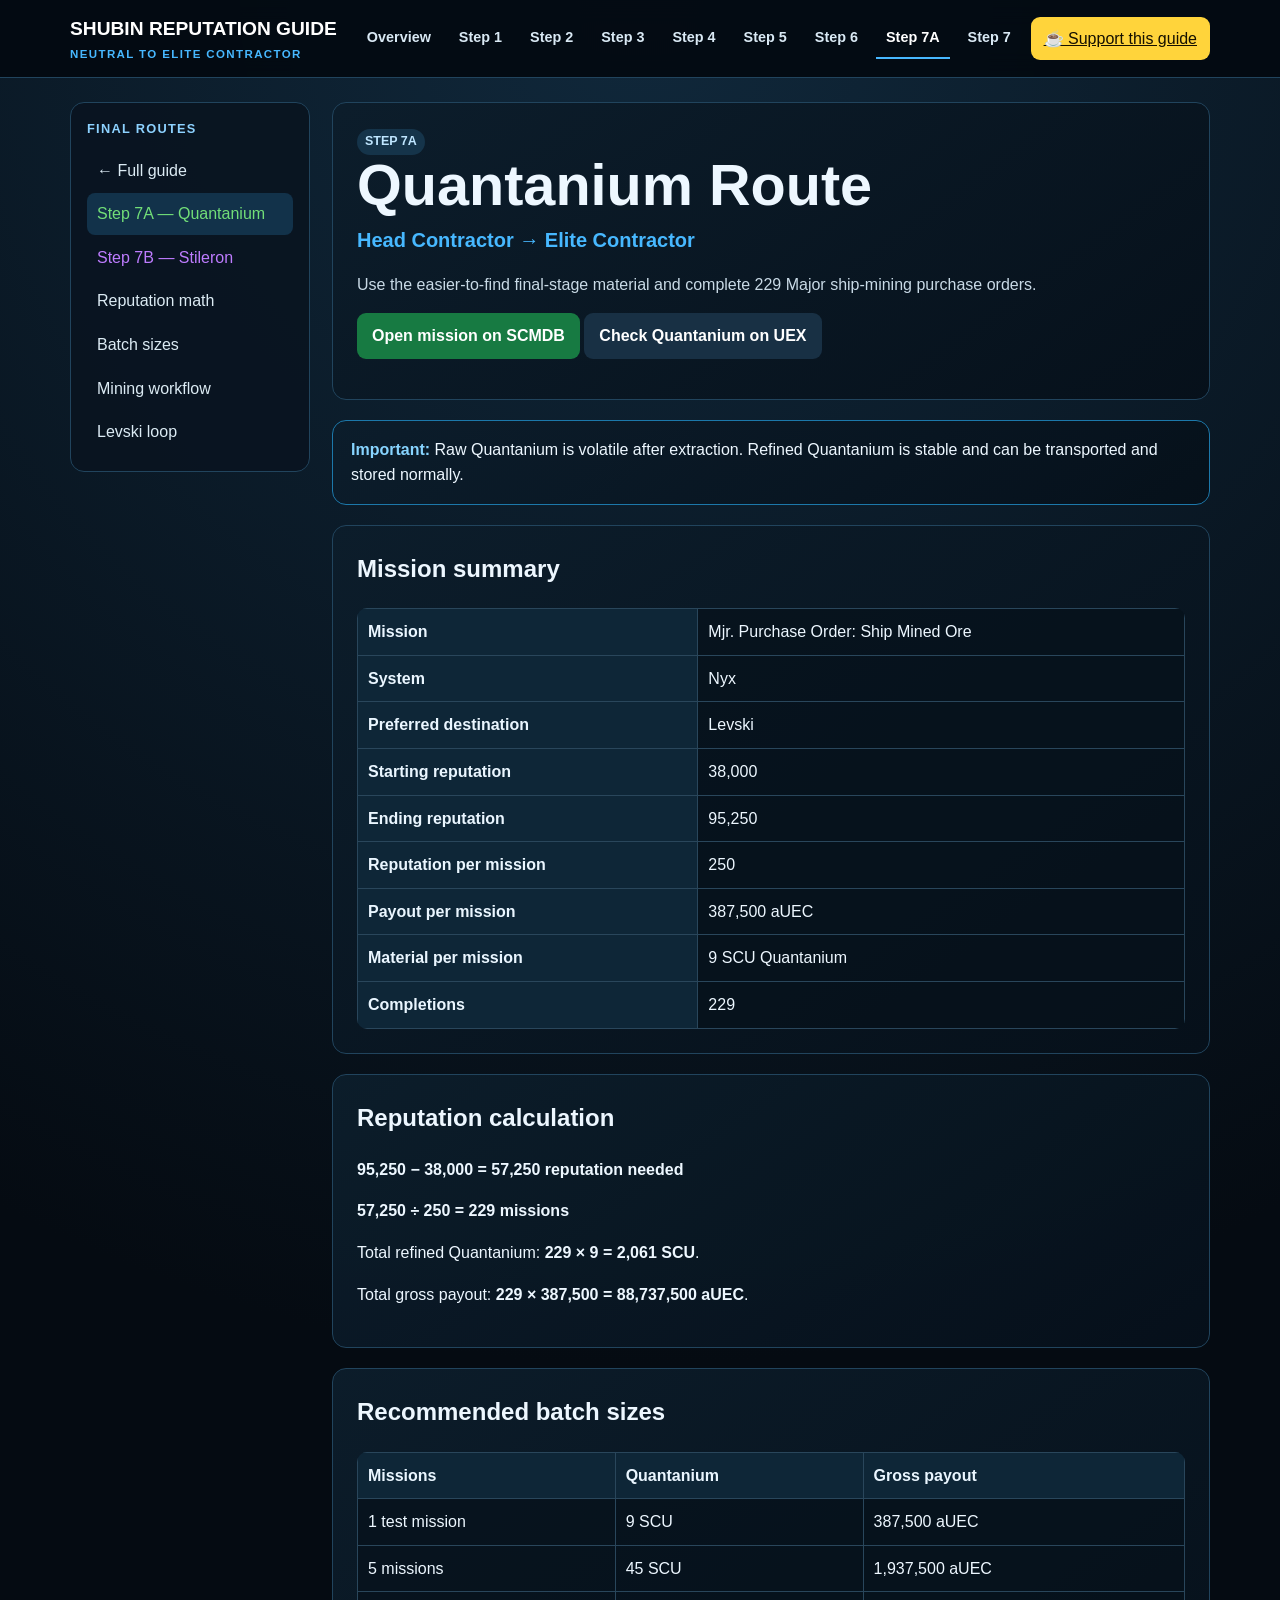
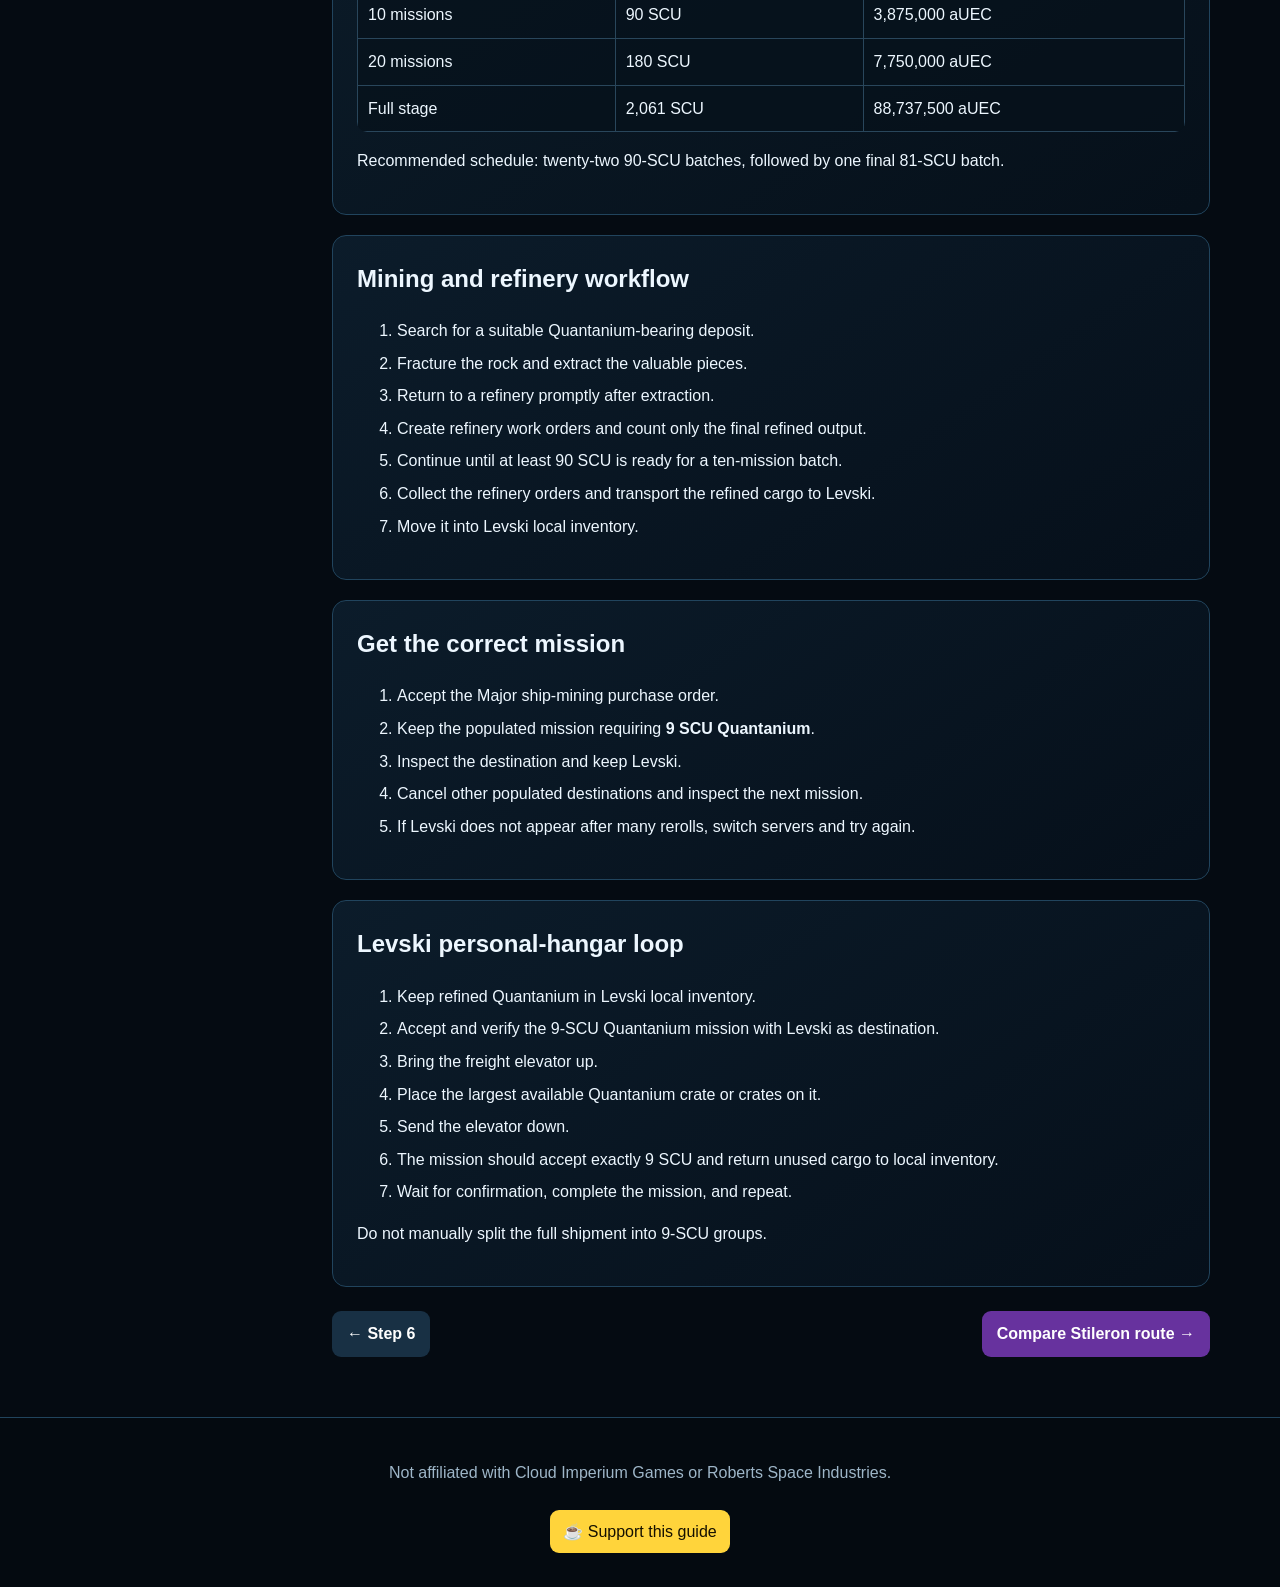
==== step-7-quantanium.html @ 722c4211 "Add Quantanium final route" ====
<!doctype html><html lang="en"><head><meta charset="utf-8"><meta name="viewport" content="width=device-width,initial-scale=1"><meta name="description" content="Shubin Step 7 Quantanium route from Head Contractor to Elite Contractor."><title>Step 7A — Quantanium | Shubin Reputation Guide</title><link rel="stylesheet" href="styles.css"><script defer src="app.js"></script></head><body><header class="site-header"><div class="header-inner"><a class="brand" href="index.html">SHUBIN REPUTATION GUIDE<span>NEUTRAL TO ELITE CONTRACTOR</span></a><nav class="top-nav"><a href="index.html">Overview</a><a href="index.html#step-1">Step 1</a><a href="index.html#step-2">Step 2</a><a href="index.html#step-3">Step 3</a><a href="index.html#step-4">Step 4</a><a href="index.html#step-5">Step 5</a><a href="index.html#step-6">Step 6</a><a data-page="step-7-quantanium.html" href="step-7-quantanium.html">Step 7A</a><a href="step-7-stileron.html">Step 7B</a></nav><a class="coffee" href="https://buymeacoffee.com/drizzlitt7" target="_blank">☕ Support this guide</a></div></header><div class="layout"><aside class="sidebar"><h2>Final routes</h2><a href="index.html">← Full guide</a><a class="route-q" data-page="step-7-quantanium.html" href="step-7-quantanium.html">Step 7A — Quantanium</a><a class="route-s" href="step-7-stileron.html">Step 7B — Stileron</a><a href="#rep">Reputation math</a><a href="#batches">Batch sizes</a><a href="#workflow">Mining workflow</a><a href="#loop">Levski loop</a></aside><main class="content"><section class="hero"><span class="tag">STEP 7A</span><h1>Quantanium Route</h1><div class="subtitle">Head Contractor → Elite Contractor</div><p>Use the easier-to-find final-stage material and complete 229 Major ship-mining purchase orders.</p><p><a class="button green" href="https://scmdb.net/?m=iviouq" target="_blank">Open mission on SCMDB</a> <a class="button secondary" href="https://uexcorp.space/commodities/info/name/quantanium" target="_blank">Check Quantanium on UEX</a></p></section><section class="notice"><strong>Important:</strong> Raw Quantanium is volatile after extraction. Refined Quantanium is stable and can be transported and stored normally.</section><section class="card"><h2>Mission summary</h2><div class="table-wrap"><table><tbody><tr><th>Mission</th><td>Mjr. Purchase Order: Ship Mined Ore</td></tr><tr><th>System</th><td>Nyx</td></tr><tr><th>Preferred destination</th><td>Levski</td></tr><tr><th>Starting reputation</th><td>38,000</td></tr><tr><th>Ending reputation</th><td>95,250</td></tr><tr><th>Reputation per mission</th><td>250</td></tr><tr><th>Payout per mission</th><td>387,500 aUEC</td></tr><tr><th>Material per mission</th><td>9 SCU Quantanium</td></tr><tr><th>Completions</th><td>229</td></tr></tbody></table></div></section><section class="card" id="rep"><h2>Reputation calculation</h2><p><strong>95,250 − 38,000 = 57,250 reputation needed</strong></p><p><strong>57,250 ÷ 250 = 229 missions</strong></p><p>Total refined Quantanium: <strong>229 × 9 = 2,061 SCU</strong>.</p><p>Total gross payout: <strong>229 × 387,500 = 88,737,500 aUEC</strong>.</p></section><section class="card" id="batches"><h2>Recommended batch sizes</h2><div class="table-wrap"><table><thead><tr><th>Missions</th><th>Quantanium</th><th>Gross payout</th></tr></thead><tbody><tr><td>1 test mission</td><td>9 SCU</td><td>387,500 aUEC</td></tr><tr><td>5 missions</td><td>45 SCU</td><td>1,937,500 aUEC</td></tr><tr><td>10 missions</td><td>90 SCU</td><td>3,875,000 aUEC</td></tr><tr><td>20 missions</td><td>180 SCU</td><td>7,750,000 aUEC</td></tr><tr><td>Full stage</td><td>2,061 SCU</td><td>88,737,500 aUEC</td></tr></tbody></table></div><p>Recommended schedule: twenty-two 90-SCU batches, followed by one final 81-SCU batch.</p></section><section class="card" id="workflow"><h2>Mining and refinery workflow</h2><ol class="checklist"><li>Search for a suitable Quantanium-bearing deposit.</li><li>Fracture the rock and extract the valuable pieces.</li><li>Return to a refinery promptly after extraction.</li><li>Create refinery work orders and count only the final refined output.</li><li>Continue until at least 90 SCU is ready for a ten-mission batch.</li><li>Collect the refinery orders and transport the refined cargo to Levski.</li><li>Move it into Levski local inventory.</li></ol></section><section class="card"><h2>Get the correct mission</h2><ol class="checklist"><li>Accept the Major ship-mining purchase order.</li><li>Keep the populated mission requiring <strong>9 SCU Quantanium</strong>.</li><li>Inspect the destination and keep Levski.</li><li>Cancel other populated destinations and inspect the next mission.</li><li>If Levski does not appear after many rerolls, switch servers and try again.</li></ol></section><section class="card" id="loop"><h2>Levski personal-hangar loop</h2><ol class="checklist"><li>Keep refined Quantanium in Levski local inventory.</li><li>Accept and verify the 9-SCU Quantanium mission with Levski as destination.</li><li>Bring the freight elevator up.</li><li>Place the largest available Quantanium crate or crates on it.</li><li>Send the elevator down.</li><li>The mission should accept exactly 9 SCU and return unused cargo to local inventory.</li><li>Wait for confirmation, complete the mission, and repeat.</li></ol><p>Do not manually split the full shipment into 9-SCU groups.</p></section><div class="step-nav"><a class="button secondary" href="index.html#step-6">← Step 6</a><a class="button purple" href="step-7-stileron.html">Compare Stileron route →</a></div></main></div><footer class="footer"><p>Not affiliated with Cloud Imperium Games or Roberts Space Industries.</p><a class="coffee" href="https://buymeacoffee.com/drizzlitt7" target="_blank">☕ Support this guide</a></footer></body></html>
---- styles.css ----
:root{--bg:#050b12;--panel:#091521;--panel2:#0c1d2b;--line:#21445d;--text:#edf7ff;--muted:#9eb6c8;--blue:#47b8ff;--green:#72df78;--gold:#ffd43b;--purple:#be7cff;--danger:#ff8484;--max:1180px}*{box-sizing:border-box}html{scroll-behavior:smooth}body{margin:0;background:radial-gradient(circle at top,#10283b 0,#050b12 42%);color:var(--text);font-family:Inter,Segoe UI,Arial,sans-serif;line-height:1.6}a{color:var(--blue)}a:hover{color:#8bd4ff}.site-header{position:sticky;top:0;z-index:50;background:rgba(4,10,17,.94);border-bottom:1px solid var(--line);backdrop-filter:blur(12px)}.header-inner{max-width:var(--max);margin:auto;padding:14px 20px;display:flex;align-items:center;gap:20px}.brand{font-weight:800;font-size:1.2rem;color:#fff;text-decoration:none;white-space:nowrap}.brand span{display:block;font-size:.72rem;color:var(--blue);letter-spacing:.12em}.top-nav{display:flex;gap:8px;overflow-x:auto;flex:1}.top-nav a{color:#d9e9f4;text-decoration:none;padding:8px 10px;border-bottom:2px solid transparent;white-space:nowrap;font-weight:700;font-size:.9rem}.top-nav a:hover,.top-nav a.active{border-color:var(--blue);color:#fff}.coffee{background:var(--gold);color:#151000!important;border-radius:9px;padding:9px 13px!important;border:0!important}.layout{max-width:var(--max);margin:auto;display:grid;grid-template-columns:240px minmax(0,1fr);gap:22px;padding:24px 20px 60px}.sidebar{position:sticky;top:90px;align-self:start;background:rgba(9,21,33,.9);border:1px solid var(--line);border-radius:14px;padding:16px}.sidebar h2{font-size:.8rem;color:#8dd2ff;text-transform:uppercase;letter-spacing:.1em;margin:0 0 10px}.sidebar a{display:block;text-decoration:none;color:#dcebf4;padding:8px 10px;border-radius:8px;margin:2px 0}.sidebar a:hover,.sidebar a.active{background:#12324a;color:#fff}.route-q{color:var(--green)!important}.route-s{color:var(--purple)!important}.content{min-width:0}.hero,.card,.notice,.route-card{background:linear-gradient(145deg,rgba(12,29,43,.96),rgba(6,16,26,.96));border:1px solid var(--line);border-radius:14px;padding:24px;margin-bottom:20px}.hero h1{font-size:clamp(2rem,5vw,3.6rem);line-height:1.05;margin:0 0 8px}.hero .subtitle{font-size:1.25rem;color:var(--blue);font-weight:700}.hero p{max-width:780px;color:#c9dae6}.notice{border-color:#1c78aa;padding:16px 18px}.notice strong{color:#87d4ff}.grid{display:grid;grid-template-columns:repeat(2,minmax(0,1fr));gap:16px}.route-card h3,.card h2,.card h3{margin-top:0}.route-card{transition:.18s transform,.18s border-color}.route-card:hover{transform:translateY(-2px);border-color:var(--blue)}.route-card a{text-decoration:none;color:inherit}.metric-row{display:grid;grid-template-columns:repeat(3,1fr);gap:12px}.metric{background:#07131e;border:1px solid #18384e;border-radius:12px;padding:16px;text-align:center}.metric strong{display:block;font-size:1.45rem;color:var(--green)}table{width:100%;border-collapse:collapse;overflow:hidden;border-radius:10px}th,td{border:1px solid #29465b;padding:10px;text-align:left}th{background:#0e2637;color:#eaf6ff}td{background:rgba(6,17,27,.72)}.table-wrap{overflow-x:auto}.step-nav{display:flex;justify-content:space-between;gap:12px;margin-top:24px}.button{display:inline-block;background:#0d6ea6;color:#fff;text-decoration:none;font-weight:800;padding:10px 15px;border-radius:9px}.button.secondary{background:#183044}.button.green{background:#177a42}.button.purple{background:#67329e}.material{font-weight:800}.checklist li{margin-bottom:7px}.footer{border-top:1px solid var(--line);padding:26px 20px;color:var(--muted);text-align:center;background:#040a10}.footer .coffee{display:inline-block;text-decoration:none;margin:8px}.small{font-size:.88rem;color:var(--muted)}.tag{display:inline-block;padding:3px 8px;border-radius:999px;background:#15344a;color:#bfe6ff;font-size:.78rem;font-weight:800}.profit{color:var(--green);font-weight:800}.warning{color:var(--gold);font-weight:800}@media(max-width:900px){.layout{grid-template-columns:1fr}.sidebar{position:static}.header-inner{flex-wrap:wrap}.top-nav{order:3;width:100%}.grid,.metric-row{grid-template-columns:1fr}}@media(max-width:560px){.layout{padding:14px 12px 40px}.hero,.card,.route-card{padding:18px}.brand{font-size:1rem}.coffee{font-size:.8rem}.step-nav{flex-direction:column}.button{text-align:center}th,td{padding:8px;font-size:.88rem}}
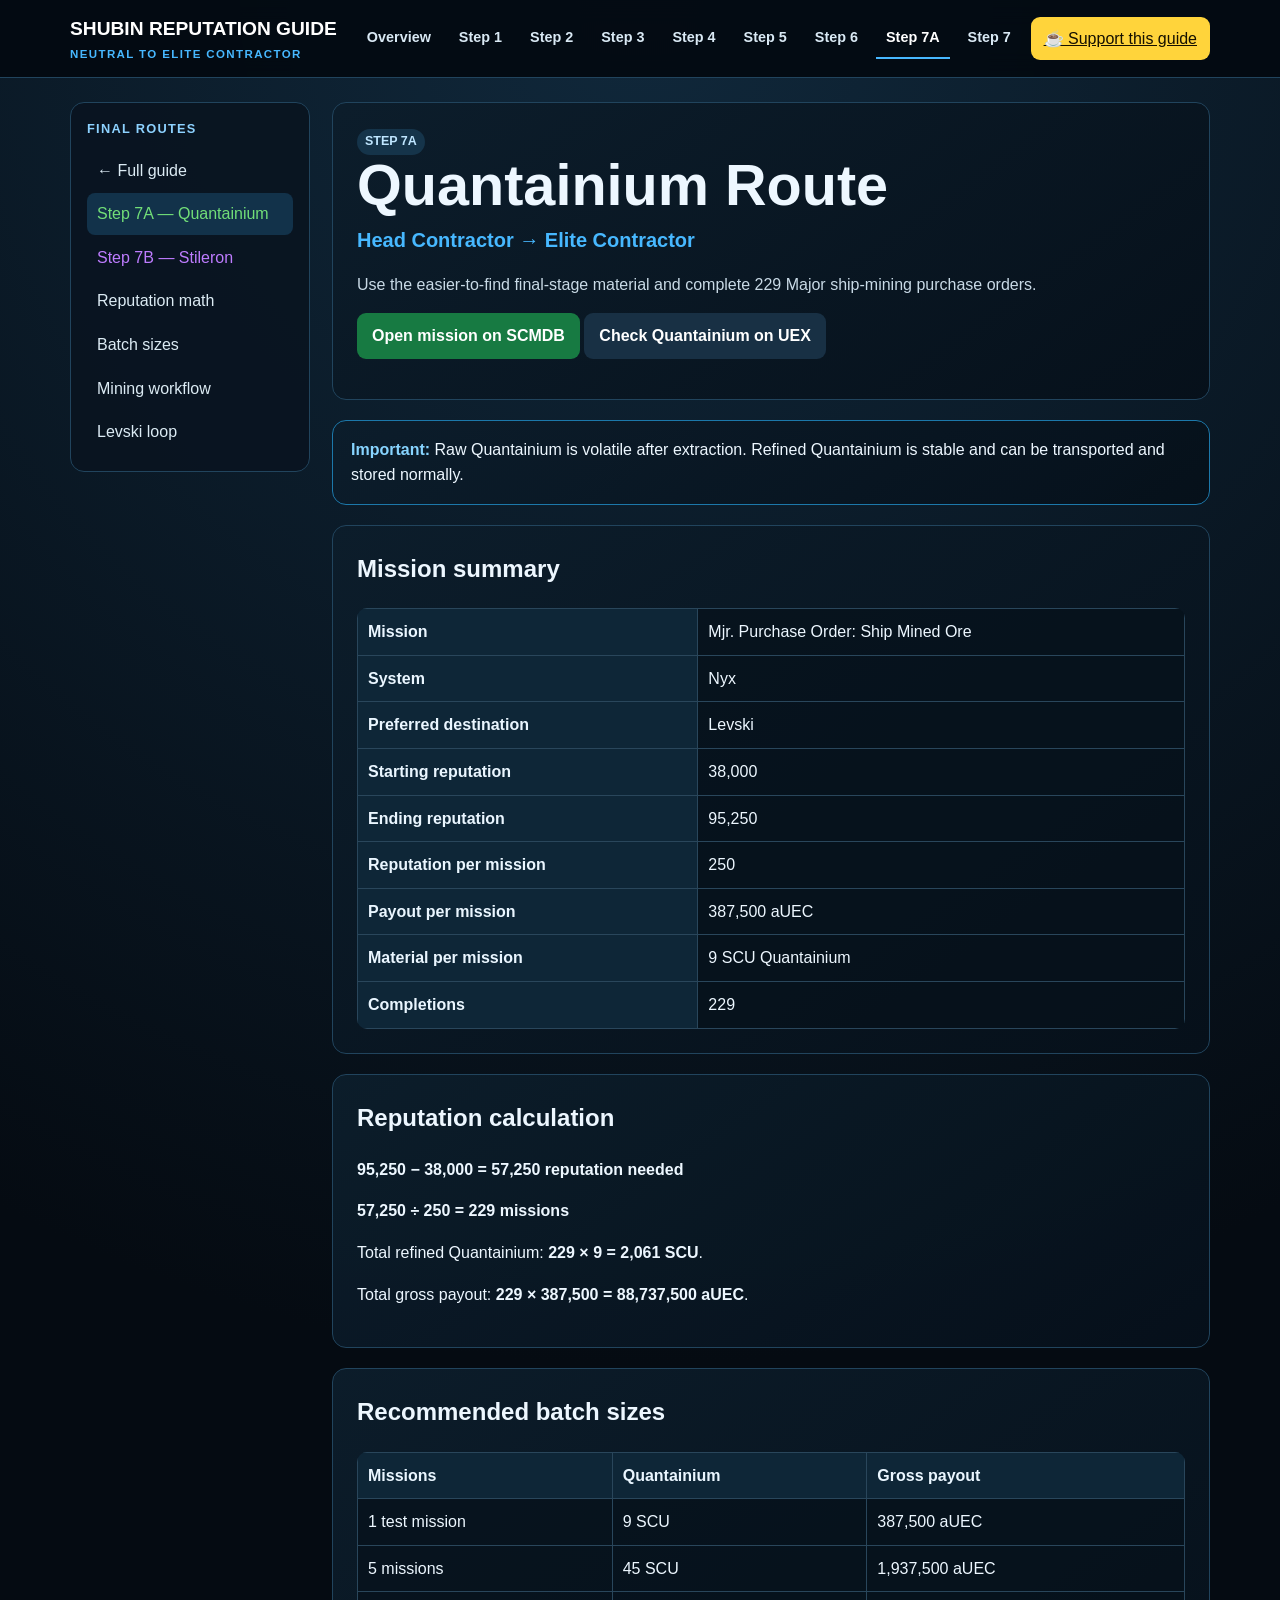
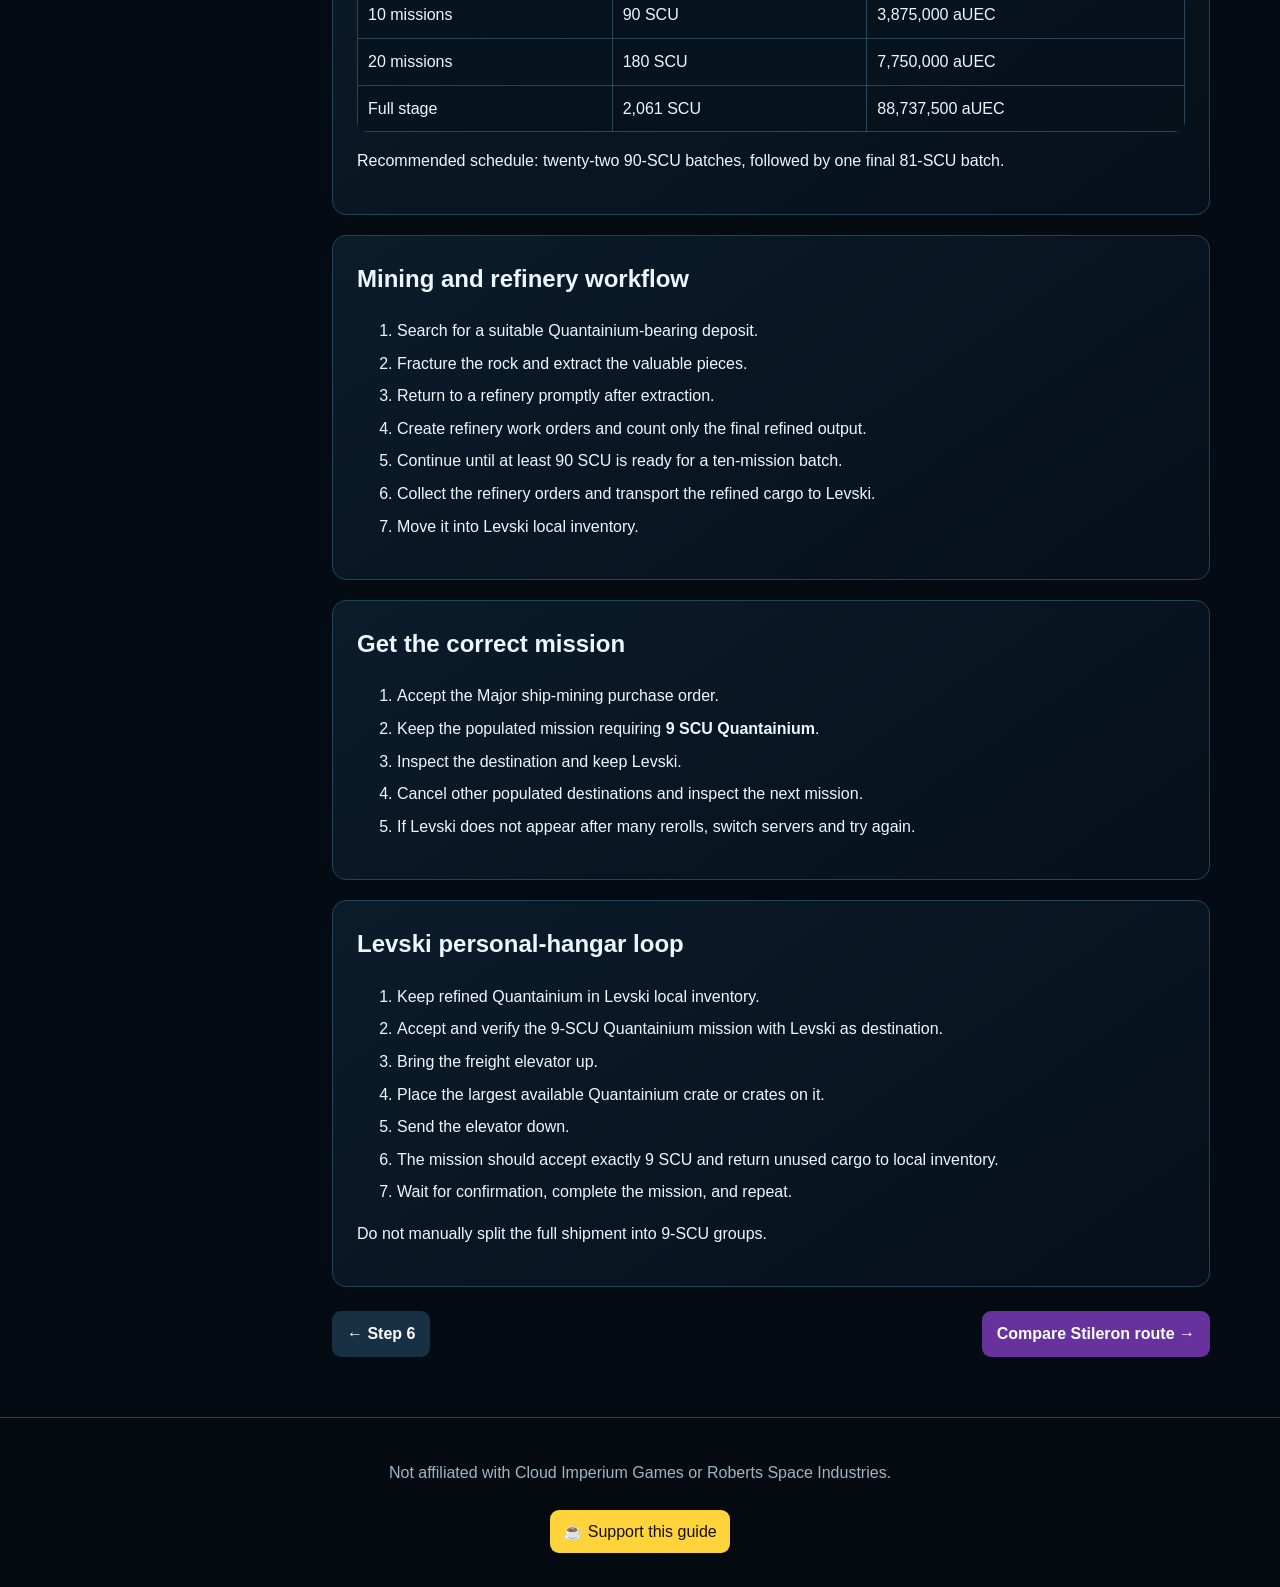
==== commit 86ea7172: "Update Shubin guide for LIVE 4.10.1" ====
--- a/step-7-quantanium.html
+++ b/step-7-quantanium.html
@@ -1 +1 @@
-<!doctype html><html lang="en"><head><meta charset="utf-8"><meta name="viewport" content="width=device-width,initial-scale=1"><meta name="description" content="Shubin Step 7 Quantanium route from Head Contractor to Elite Contractor."><title>Step 7A — Quantanium | Shubin Reputation Guide</title><link rel="stylesheet" href="styles.css"><script defer src="app.js"></script></head><body><header class="site-header"><div class="header-inner"><a class="brand" href="index.html">SHUBIN REPUTATION GUIDE<span>NEUTRAL TO ELITE CONTRACTOR</span></a><nav class="top-nav"><a href="index.html">Overview</a><a href="index.html#step-1">Step 1</a><a href="index.html#step-2">Step 2</a><a href="index.html#step-3">Step 3</a><a href="index.html#step-4">Step 4</a><a href="index.html#step-5">Step 5</a><a href="index.html#step-6">Step 6</a><a data-page="step-7-quantanium.html" href="step-7-quantanium.html">Step 7A</a><a href="step-7-stileron.html">Step 7B</a></nav><a class="coffee" href="https://buymeacoffee.com/drizzlitt7" target="_blank">☕ Support this guide</a></div></header><div class="layout"><aside class="sidebar"><h2>Final routes</h2><a href="index.html">← Full guide</a><a class="route-q" data-page="step-7-quantanium.html" href="step-7-quantanium.html">Step 7A — Quantanium</a><a class="route-s" href="step-7-stileron.html">Step 7B — Stileron</a><a href="#rep">Reputation math</a><a href="#batches">Batch sizes</a><a href="#workflow">Mining workflow</a><a href="#loop">Levski loop</a></aside><main class="content"><section class="hero"><span class="tag">STEP 7A</span><h1>Quantanium Route</h1><div class="subtitle">Head Contractor → Elite Contractor</div><p>Use the easier-to-find final-stage material and complete 229 Major ship-mining purchase orders.</p><p><a class="button green" href="https://scmdb.net/?m=iviouq" target="_blank">Open mission on SCMDB</a> <a class="button secondary" href="https://uexcorp.space/commodities/info/name/quantanium" target="_blank">Check Quantanium on UEX</a></p></section><section class="notice"><strong>Important:</strong> Raw Quantanium is volatile after extraction. Refined Quantanium is stable and can be transported and stored normally.</section><section class="card"><h2>Mission summary</h2><div class="table-wrap"><table><tbody><tr><th>Mission</th><td>Mjr. Purchase Order: Ship Mined Ore</td></tr><tr><th>System</th><td>Nyx</td></tr><tr><th>Preferred destination</th><td>Levski</td></tr><tr><th>Starting reputation</th><td>38,000</td></tr><tr><th>Ending reputation</th><td>95,250</td></tr><tr><th>Reputation per mission</th><td>250</td></tr><tr><th>Payout per mission</th><td>387,500 aUEC</td></tr><tr><th>Material per mission</th><td>9 SCU Quantanium</td></tr><tr><th>Completions</th><td>229</td></tr></tbody></table></div></section><section class="card" id="rep"><h2>Reputation calculation</h2><p><strong>95,250 − 38,000 = 57,250 reputation needed</strong></p><p><strong>57,250 ÷ 250 = 229 missions</strong></p><p>Total refined Quantanium: <strong>229 × 9 = 2,061 SCU</strong>.</p><p>Total gross payout: <strong>229 × 387,500 = 88,737,500 aUEC</strong>.</p></section><section class="card" id="batches"><h2>Recommended batch sizes</h2><div class="table-wrap"><table><thead><tr><th>Missions</th><th>Quantanium</th><th>Gross payout</th></tr></thead><tbody><tr><td>1 test mission</td><td>9 SCU</td><td>387,500 aUEC</td></tr><tr><td>5 missions</td><td>45 SCU</td><td>1,937,500 aUEC</td></tr><tr><td>10 missions</td><td>90 SCU</td><td>3,875,000 aUEC</td></tr><tr><td>20 missions</td><td>180 SCU</td><td>7,750,000 aUEC</td></tr><tr><td>Full stage</td><td>2,061 SCU</td><td>88,737,500 aUEC</td></tr></tbody></table></div><p>Recommended schedule: twenty-two 90-SCU batches, followed by one final 81-SCU batch.</p></section><section class="card" id="workflow"><h2>Mining and refinery workflow</h2><ol class="checklist"><li>Search for a suitable Quantanium-bearing deposit.</li><li>Fracture the rock and extract the valuable pieces.</li><li>Return to a refinery promptly after extraction.</li><li>Create refinery work orders and count only the final refined output.</li><li>Continue until at least 90 SCU is ready for a ten-mission batch.</li><li>Collect the refinery orders and transport the refined cargo to Levski.</li><li>Move it into Levski local inventory.</li></ol></section><section class="card"><h2>Get the correct mission</h2><ol class="checklist"><li>Accept the Major ship-mining purchase order.</li><li>Keep the populated mission requiring <strong>9 SCU Quantanium</strong>.</li><li>Inspect the destination and keep Levski.</li><li>Cancel other populated destinations and inspect the next mission.</li><li>If Levski does not appear after many rerolls, switch servers and try again.</li></ol></section><section class="card" id="loop"><h2>Levski personal-hangar loop</h2><ol class="checklist"><li>Keep refined Quantanium in Levski local inventory.</li><li>Accept and verify the 9-SCU Quantanium mission with Levski as destination.</li><li>Bring the freight elevator up.</li><li>Place the largest available Quantanium crate or crates on it.</li><li>Send the elevator down.</li><li>The mission should accept exactly 9 SCU and return unused cargo to local inventory.</li><li>Wait for confirmation, complete the mission, and repeat.</li></ol><p>Do not manually split the full shipment into 9-SCU groups.</p></section><div class="step-nav"><a class="button secondary" href="index.html#step-6">← Step 6</a><a class="button purple" href="step-7-stileron.html">Compare Stileron route →</a></div></main></div><footer class="footer"><p>Not affiliated with Cloud Imperium Games or Roberts Space Industries.</p><a class="coffee" href="https://buymeacoffee.com/drizzlitt7" target="_blank">☕ Support this guide</a></footer></body></html>+<!doctype html><html lang="en"><head><meta charset="utf-8"><meta name="viewport" content="width=device-width,initial-scale=1"><meta name="description" content="Shubin Step 7 Quantainium route from Head Contractor to Elite Contractor."><title>Step 7A — Quantainium | Shubin Reputation Guide</title><link rel="stylesheet" href="styles.css"><script defer="defer" src="app.js"></script></head><body><header class="site-header"><div class="header-inner"><a class="brand" href="index.html">SHUBIN REPUTATION GUIDE<span>NEUTRAL TO ELITE CONTRACTOR</span></a><nav class="top-nav"><a href="index.html">Overview</a><a href="index.html#step-1">Step 1</a><a href="index.html#step-2">Step 2</a><a href="index.html#step-3">Step 3</a><a href="index.html#step-4">Step 4</a><a href="index.html#step-5">Step 5</a><a href="index.html#step-6">Step 6</a><a data-page="step-7-quantanium.html" href="step-7-quantanium.html">Step 7A</a><a href="step-7-stileron.html">Step 7B</a></nav><a class="coffee" href="https://buymeacoffee.com/drizzlitt7" target="_blank">☕ Support this guide</a></div></header><div class="layout"><aside class="sidebar"><h2>Final routes</h2><a href="index.html">← Full guide</a><a class="route-q" data-page="step-7-quantanium.html" href="step-7-quantanium.html">Step 7A — Quantainium</a><a class="route-s" href="step-7-stileron.html">Step 7B — Stileron</a><a href="#rep">Reputation math</a><a href="#batches">Batch sizes</a><a href="#workflow">Mining workflow</a><a href="#loop">Levski loop</a></aside><main class="content"><section class="hero"><span class="tag">STEP 7A</span><h1>Quantainium Route</h1><div class="subtitle">Head Contractor → Elite Contractor</div><p>Use the easier-to-find final-stage material and complete 229 Major ship-mining purchase orders.</p><p><a class="button green" href="https://scmdb.net/?m=iviouq" target="_blank">Open mission on SCMDB</a> <a class="button secondary" href="https://uexcorp.space/commodities/info/name/quantainium/" target="_blank">Check Quantainium on UEX</a></p></section><section class="notice"><strong>Important:</strong> Raw Quantainium is volatile after extraction. Refined Quantainium is stable and can be transported and stored normally.</section><section class="card"><h2>Mission summary</h2><div class="table-wrap"><table><tbody><tr><th>Mission</th><td>Mjr. Purchase Order: Ship Mined Ore</td></tr><tr><th>System</th><td>Nyx</td></tr><tr><th>Preferred destination</th><td>Levski</td></tr><tr><th>Starting reputation</th><td>38,000</td></tr><tr><th>Ending reputation</th><td>95,250</td></tr><tr><th>Reputation per mission</th><td>250</td></tr><tr><th>Payout per mission</th><td>387,500 aUEC</td></tr><tr><th>Material per mission</th><td>9 SCU Quantainium</td></tr><tr><th>Completions</th><td>229</td></tr></tbody></table></div></section><section class="card" id="rep"><h2>Reputation calculation</h2><p><strong>95,250 − 38,000 = 57,250 reputation needed</strong></p><p><strong>57,250 ÷ 250 = 229 missions</strong></p><p>Total refined Quantainium: <strong>229 × 9 = 2,061 SCU</strong>.</p><p>Total gross payout: <strong>229 × 387,500 = 88,737,500 aUEC</strong>.</p></section><section class="card" id="batches"><h2>Recommended batch sizes</h2><div class="table-wrap"><table><thead><tr><th>Missions</th><th>Quantainium</th><th>Gross payout</th></tr></thead><tbody><tr><td>1 test mission</td><td>9 SCU</td><td>387,500 aUEC</td></tr><tr><td>5 missions</td><td>45 SCU</td><td>1,937,500 aUEC</td></tr><tr><td>10 missions</td><td>90 SCU</td><td>3,875,000 aUEC</td></tr><tr><td>20 missions</td><td>180 SCU</td><td>7,750,000 aUEC</td></tr><tr><td>Full stage</td><td>2,061 SCU</td><td>88,737,500 aUEC</td></tr></tbody></table></div><p>Recommended schedule: twenty-two 90-SCU batches, followed by one final 81-SCU batch.</p></section><section class="card" id="workflow"><h2>Mining and refinery workflow</h2><ol class="checklist"><li>Search for a suitable Quantainium-bearing deposit.</li><li>Fracture the rock and extract the valuable pieces.</li><li>Return to a refinery promptly after extraction.</li><li>Create refinery work orders and count only the final refined output.</li><li>Continue until at least 90 SCU is ready for a ten-mission batch.</li><li>Collect the refinery orders and transport the refined cargo to Levski.</li><li>Move it into Levski local inventory.</li></ol></section><section class="card"><h2>Get the correct mission</h2><ol class="checklist"><li>Accept the Major ship-mining purchase order.</li><li>Keep the populated mission requiring <strong>9 SCU Quantainium</strong>.</li><li>Inspect the destination and keep Levski.</li><li>Cancel other populated destinations and inspect the next mission.</li><li>If Levski does not appear after many rerolls, switch servers and try again.</li></ol></section><section class="card" id="loop"><h2>Levski personal-hangar loop</h2><ol class="checklist"><li>Keep refined Quantainium in Levski local inventory.</li><li>Accept and verify the 9-SCU Quantainium mission with Levski as destination.</li><li>Bring the freight elevator up.</li><li>Place the largest available Quantainium crate or crates on it.</li><li>Send the elevator down.</li><li>The mission should accept exactly 9 SCU and return unused cargo to local inventory.</li><li>Wait for confirmation, complete the mission, and repeat.</li></ol><p>Do not manually split the full shipment into 9-SCU groups.</p></section><div class="step-nav"><a class="button secondary" href="index.html#step-6">← Step 6</a><a class="button purple" href="step-7-stileron.html">Compare Stileron route →</a></div></main></div><footer class="footer"><p>Not affiliated with Cloud Imperium Games or Roberts Space Industries.</p><a class="coffee" href="https://buymeacoffee.com/drizzlitt7" target="_blank">☕ Support this guide</a></footer></body></html>
--- a/styles.css
+++ b/styles.css
@@ -1 +1 @@
-:root{--bg:#050b12;--panel:#091521;--panel2:#0c1d2b;--line:#21445d;--text:#edf7ff;--muted:#9eb6c8;--blue:#47b8ff;--green:#72df78;--gold:#ffd43b;--purple:#be7cff;--danger:#ff8484;--max:1180px}*{box-sizing:border-box}html{scroll-behavior:smooth}body{margin:0;background:radial-gradient(circle at top,#10283b 0,#050b12 42%);color:var(--text);font-family:Inter,Segoe UI,Arial,sans-serif;line-height:1.6}a{color:var(--blue)}a:hover{color:#8bd4ff}.site-header{position:sticky;top:0;z-index:50;background:rgba(4,10,17,.94);border-bottom:1px solid var(--line);backdrop-filter:blur(12px)}.header-inner{max-width:var(--max);margin:auto;padding:14px 20px;display:flex;align-items:center;gap:20px}.brand{font-weight:800;font-size:1.2rem;color:#fff;text-decoration:none;white-space:nowrap}.brand span{display:block;font-size:.72rem;color:var(--blue);letter-spacing:.12em}.top-nav{display:flex;gap:8px;overflow-x:auto;flex:1}.top-nav a{color:#d9e9f4;text-decoration:none;padding:8px 10px;border-bottom:2px solid transparent;white-space:nowrap;font-weight:700;font-size:.9rem}.top-nav a:hover,.top-nav a.active{border-color:var(--blue);color:#fff}.coffee{background:var(--gold);color:#151000!important;border-radius:9px;padding:9px 13px!important;border:0!important}.layout{max-width:var(--max);margin:auto;display:grid;grid-template-columns:240px minmax(0,1fr);gap:22px;padding:24px 20px 60px}.sidebar{position:sticky;top:90px;align-self:start;background:rgba(9,21,33,.9);border:1px solid var(--line);border-radius:14px;padding:16px}.sidebar h2{font-size:.8rem;color:#8dd2ff;text-transform:uppercase;letter-spacing:.1em;margin:0 0 10px}.sidebar a{display:block;text-decoration:none;color:#dcebf4;padding:8px 10px;border-radius:8px;margin:2px 0}.sidebar a:hover,.sidebar a.active{background:#12324a;color:#fff}.route-q{color:var(--green)!important}.route-s{color:var(--purple)!important}.content{min-width:0}.hero,.card,.notice,.route-card{background:linear-gradient(145deg,rgba(12,29,43,.96),rgba(6,16,26,.96));border:1px solid var(--line);border-radius:14px;padding:24px;margin-bottom:20px}.hero h1{font-size:clamp(2rem,5vw,3.6rem);line-height:1.05;margin:0 0 8px}.hero .subtitle{font-size:1.25rem;color:var(--blue);font-weight:700}.hero p{max-width:780px;color:#c9dae6}.notice{border-color:#1c78aa;padding:16px 18px}.notice strong{color:#87d4ff}.grid{display:grid;grid-template-columns:repeat(2,minmax(0,1fr));gap:16px}.route-card h3,.card h2,.card h3{margin-top:0}.route-card{transition:.18s transform,.18s border-color}.route-card:hover{transform:translateY(-2px);border-color:var(--blue)}.route-card a{text-decoration:none;color:inherit}.metric-row{display:grid;grid-template-columns:repeat(3,1fr);gap:12px}.metric{background:#07131e;border:1px solid #18384e;border-radius:12px;padding:16px;text-align:center}.metric strong{display:block;font-size:1.45rem;color:var(--green)}table{width:100%;border-collapse:collapse;overflow:hidden;border-radius:10px}th,td{border:1px solid #29465b;padding:10px;text-align:left}th{background:#0e2637;color:#eaf6ff}td{background:rgba(6,17,27,.72)}.table-wrap{overflow-x:auto}.step-nav{display:flex;justify-content:space-between;gap:12px;margin-top:24px}.button{display:inline-block;background:#0d6ea6;color:#fff;text-decoration:none;font-weight:800;padding:10px 15px;border-radius:9px}.button.secondary{background:#183044}.button.green{background:#177a42}.button.purple{background:#67329e}.material{font-weight:800}.checklist li{margin-bottom:7px}.footer{border-top:1px solid var(--line);padding:26px 20px;color:var(--muted);text-align:center;background:#040a10}.footer .coffee{display:inline-block;text-decoration:none;margin:8px}.small{font-size:.88rem;color:var(--muted)}.tag{display:inline-block;padding:3px 8px;border-radius:999px;background:#15344a;color:#bfe6ff;font-size:.78rem;font-weight:800}.profit{color:var(--green);font-weight:800}.warning{color:var(--gold);font-weight:800}@media(max-width:900px){.layout{grid-template-columns:1fr}.sidebar{position:static}.header-inner{flex-wrap:wrap}.top-nav{order:3;width:100%}.grid,.metric-row{grid-template-columns:1fr}}@media(max-width:560px){.layout{padding:14px 12px 40px}.hero,.card,.route-card{padding:18px}.brand{font-size:1rem}.coffee{font-size:.8rem}.step-nav{flex-direction:column}.button{text-align:center}th,td{padding:8px;font-size:.88rem}}+:root{--bg:#050b12;--panel:#091521;--panel2:#0c1d2b;--line:#21445d;--text:#edf7ff;--muted:#9eb6c8;--blue:#47b8ff;--green:#72df78;--gold:#ffd43b;--purple:#be7cff;--danger:#ff8484;--max:1180px}*{box-sizing:border-box}html{scroll-behavior:smooth}body{margin:0;background:radial-gradient(circle at top,#10283b 0,#050b12 42%);color:var(--text);font-family:Inter,Segoe UI,Arial,sans-serif;line-height:1.6}a{color:var(--blue)}a:hover{color:#8bd4ff}.site-header{position:sticky;top:0;z-index:50;background:rgba(4,10,17,.94);border-bottom:1px solid var(--line);backdrop-filter:blur(12px)}.header-inner{max-width:var(--max);margin:auto;padding:14px 20px;display:flex;align-items:center;gap:20px}.brand{font-weight:800;font-size:1.2rem;color:#fff;text-decoration:none;white-space:nowrap}.brand span{display:block;font-size:.72rem;color:var(--blue);letter-spacing:.12em}.top-nav{display:flex;gap:8px;overflow-x:auto;flex:1}.top-nav a{color:#d9e9f4;text-decoration:none;padding:8px 10px;border-bottom:2px solid transparent;white-space:nowrap;font-weight:700;font-size:.9rem}.top-nav a.active,.top-nav a:hover{border-color:var(--blue);color:#fff}.coffee{background:var(--gold);color:#151000!important;border-radius:9px;padding:9px 13px!important;border:0!important}.layout{max-width:var(--max);margin:auto;display:grid;grid-template-columns:240px minmax(0,1fr);gap:22px;padding:24px 20px 60px}.sidebar{position:sticky;top:90px;align-self:start;background:rgba(9,21,33,.9);border:1px solid var(--line);border-radius:14px;padding:16px}.sidebar h2{font-size:.8rem;color:#8dd2ff;text-transform:uppercase;letter-spacing:.1em;margin:0 0 10px}.sidebar a{display:block;text-decoration:none;color:#dcebf4;padding:8px 10px;border-radius:8px;margin:2px 0}.sidebar a.active,.sidebar a:hover{background:#12324a;color:#fff}.route-q{color:var(--green)!important}.route-s{color:var(--purple)!important}.content{min-width:0}.card,.hero,.notice,.route-card{background:linear-gradient(145deg,rgba(12,29,43,.96),rgba(6,16,26,.96));border:1px solid var(--line);border-radius:14px;padding:24px;margin-bottom:20px}.hero h1{font-size:clamp(2rem, 5vw, 3.6rem);line-height:1.05;margin:0 0 8px}.hero .subtitle{font-size:1.25rem;color:var(--blue);font-weight:700}.hero p{max-width:780px;color:#c9dae6}.notice{border-color:#1c78aa;padding:16px 18px}.notice strong{color:#87d4ff}.grid{display:grid;grid-template-columns:repeat(2,minmax(0,1fr));gap:16px}.card h2,.card h3,.route-card h3{margin-top:0}.route-card{transition:.18s transform,.18s border-color}.route-card:hover{transform:translateY(-2px);border-color:var(--blue)}.route-card a{text-decoration:none;color:inherit}.metric-row{display:grid;grid-template-columns:repeat(3,1fr);gap:12px}.metric{background:#07131e;border:1px solid #18384e;border-radius:12px;padding:16px;text-align:center}.metric strong{display:block;font-size:1.45rem;color:var(--green)}table{width:100%;border-collapse:collapse;overflow:hidden;border-radius:10px}td,th{border:1px solid #29465b;padding:10px;text-align:left}th{background:#0e2637;color:#eaf6ff}td{background:rgba(6,17,27,.72)}.table-wrap{overflow-x:auto}.step-nav{display:flex;justify-content:space-between;gap:12px;margin-top:24px}.button{display:inline-block;background:#0d6ea6;color:#fff;text-decoration:none;font-weight:800;padding:10px 15px;border-radius:9px}.button.secondary{background:#183044}.button.green{background:#177a42}.button.purple{background:#67329e}.material{font-weight:800}.checklist li{margin-bottom:7px}.footer{border-top:1px solid var(--line);padding:26px 20px;color:var(--muted);text-align:center;background:#040a10}.footer .coffee{display:inline-block;text-decoration:none;margin:8px}.small{font-size:.88rem;color:var(--muted)}.tag{display:inline-block;padding:3px 8px;border-radius:999px;background:#15344a;color:#bfe6ff;font-size:.78rem;font-weight:800}.profit{color:var(--green);font-weight:800}.warning{color:var(--gold);font-weight:800}@media (max-width:900px){.layout{grid-template-columns:1fr}.sidebar{position:static}.header-inner{flex-wrap:wrap}.top-nav{order:3;width:100%}.grid,.metric-row{grid-template-columns:1fr}}@media (max-width:560px){.layout{padding:14px 12px 40px}.card,.hero,.route-card{padding:18px}.brand{font-size:1rem}.coffee{font-size:.8rem}.step-nav{flex-direction:column}.button{text-align:center}td,th{padding:8px;font-size:.88rem}}
